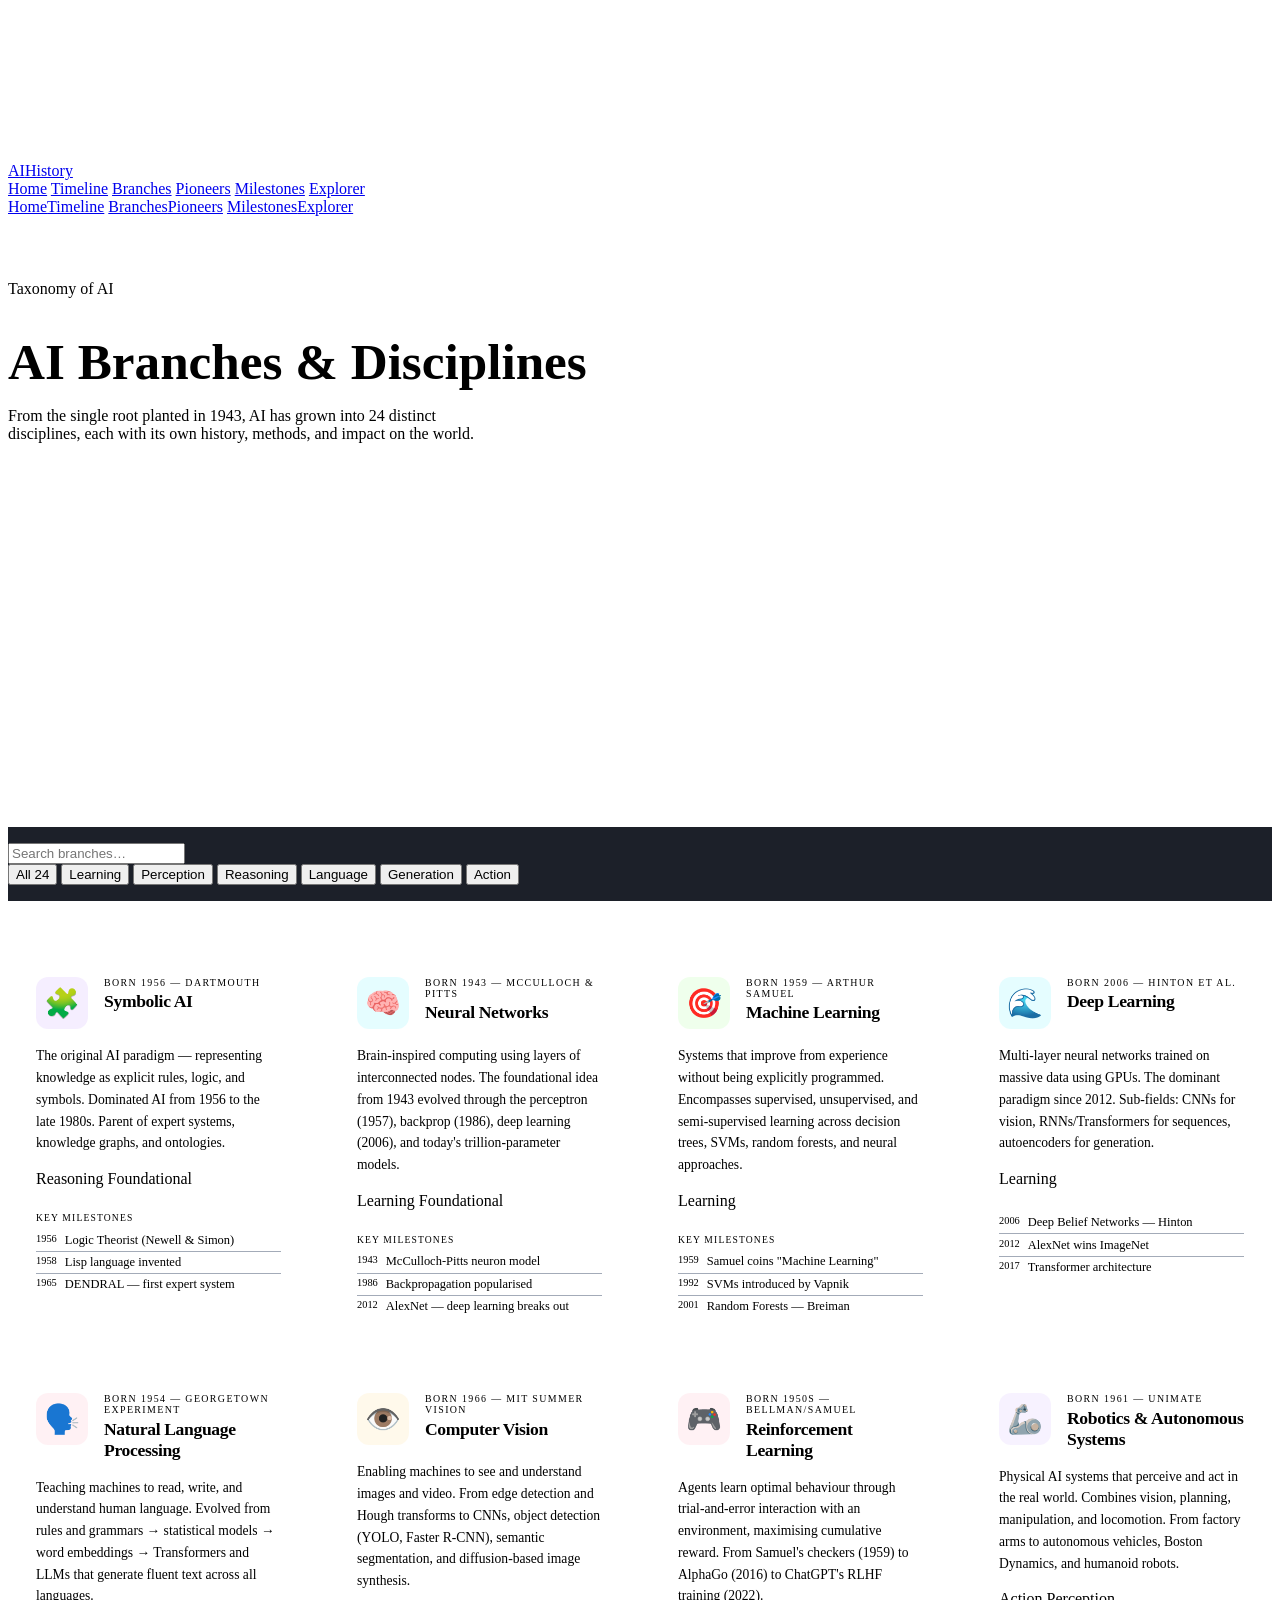
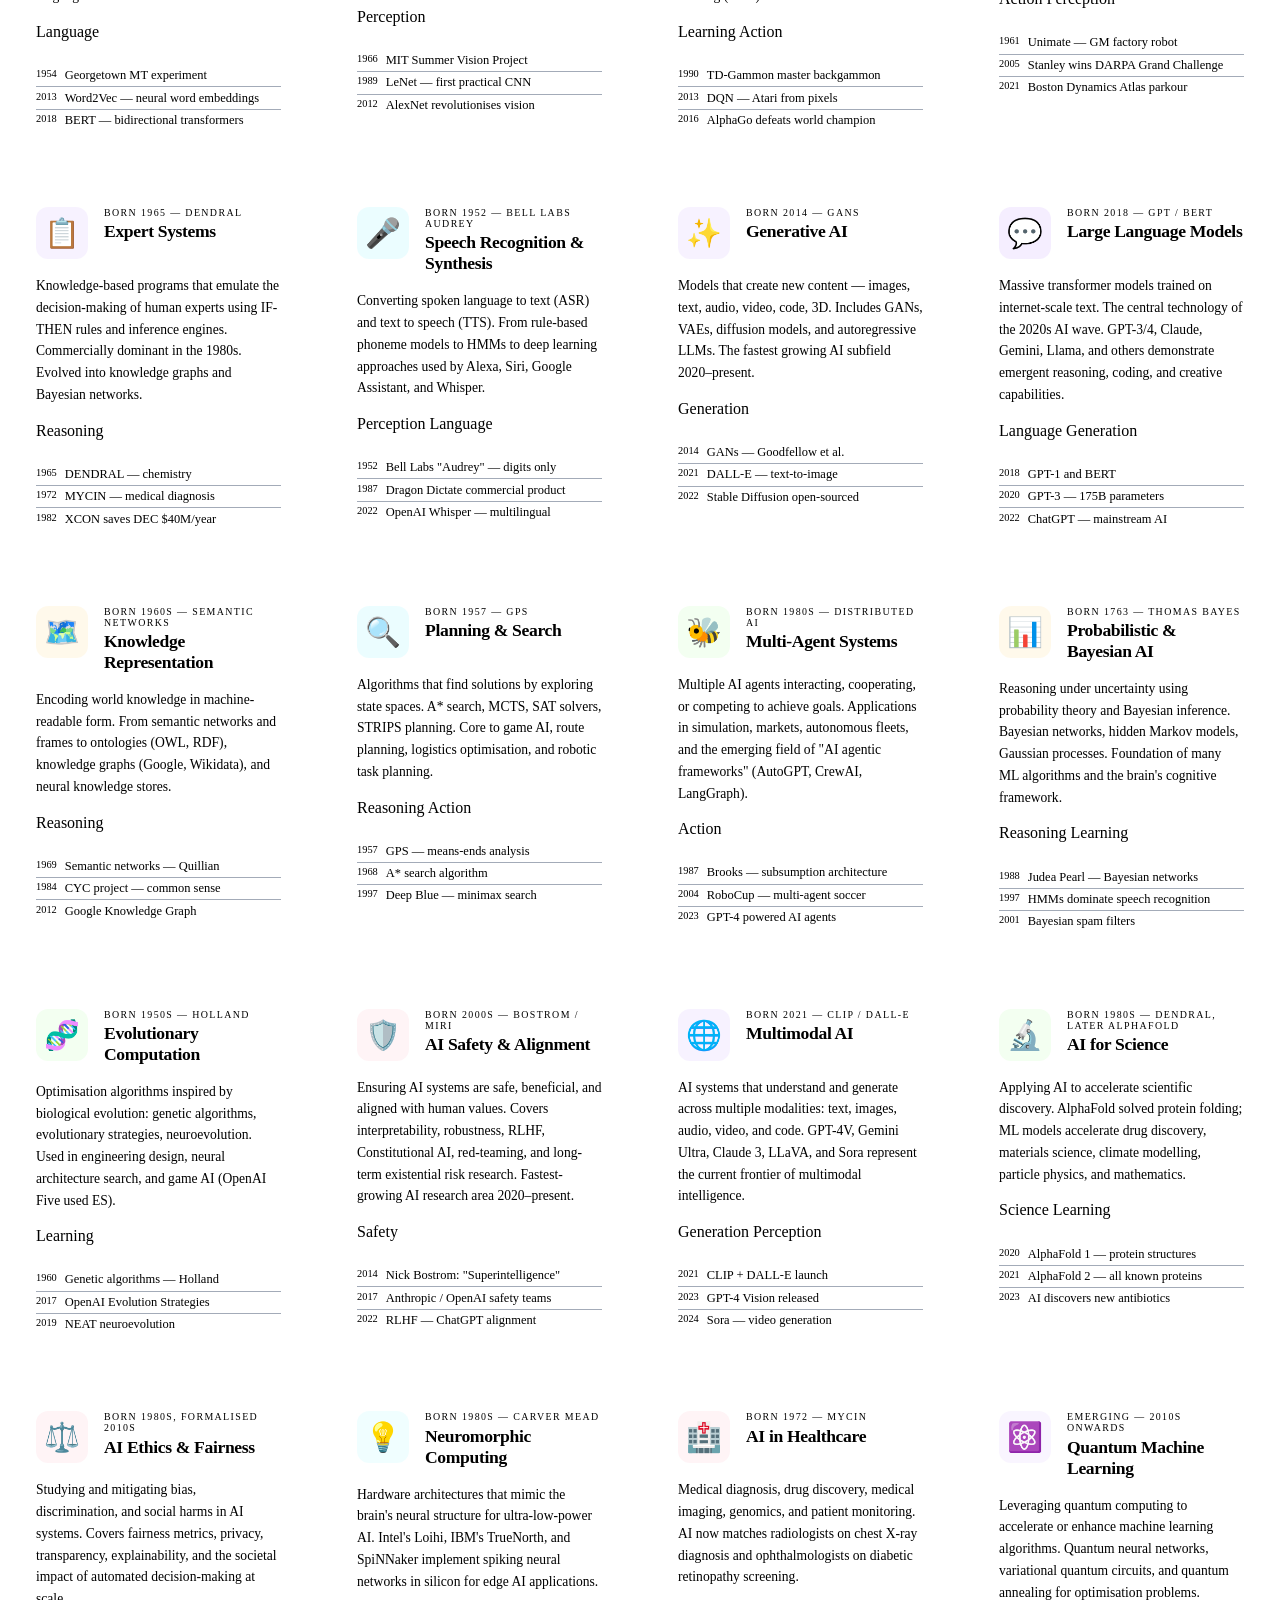
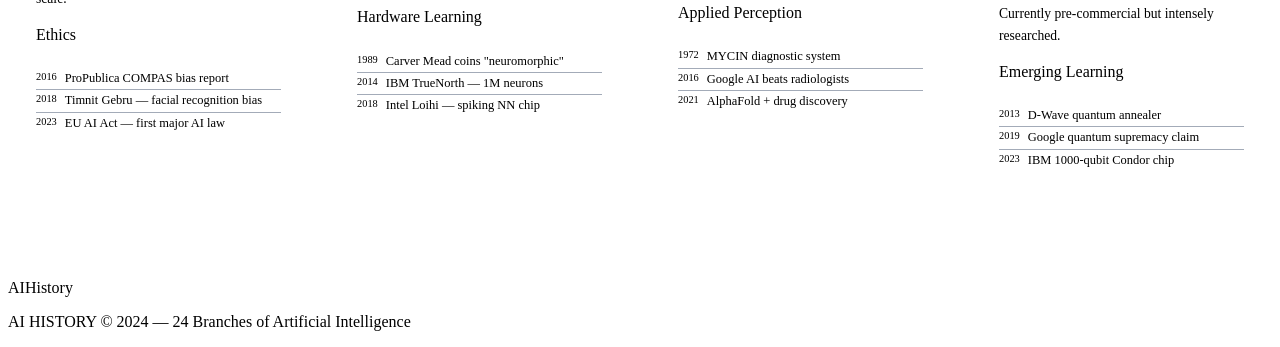
==== branches.html @ 7bc935c5 "Add files via upload" ====
<!DOCTYPE html>
<html lang="en">
<head>
  <meta charset="UTF-8"/>
  <meta name="viewport" content="width=device-width, initial-scale=1.0"/>
  <title>Branches — AI History</title>
  <link rel="stylesheet" href="css/main.css"/>
  <style>
    .branches-grid {
      display: grid;
      grid-template-columns: repeat(auto-fill, minmax(300px, 1fr));
      gap: 1.25rem;
    }
    .b-card {
      background: var(--panel);
      border: 1px solid var(--rim);
      border-radius: var(--r-lg);
      padding: 1.75rem;
      transition: all var(--transition);
      position: relative;
      overflow: hidden;
    }
    .b-card::before {
      content: '';
      position: absolute; top: 0; left: 0;
      width: 3px; height: 100%;
      background: var(--accent-color, var(--cyan));
      opacity: 0;
      transition: opacity var(--transition);
    }
    .b-card:hover {
      transform: translateY(-4px);
      border-color: var(--accent-color, var(--cyan));
      background: var(--surface);
    }
    .b-card:hover::before { opacity: 1; }
    .b-head { display: flex; align-items: flex-start; gap: 1rem; margin-bottom: 1rem; }
    .b-icon {
      font-size: 1.8rem;
      width: 52px; height: 52px;
      border-radius: 12px;
      display: flex; align-items: center; justify-content: center;
      flex-shrink: 0;
    }
    .b-meta { flex: 1; }
    .b-year {
      font-family: var(--font-mono);
      font-size: 0.62rem;
      color: var(--muted);
      letter-spacing: 0.14em;
      text-transform: uppercase;
      margin-bottom: 0.2rem;
    }
    .b-name {
      font-family: var(--font-display);
      font-size: 1.1rem;
      font-weight: 700;
      color: var(--white);
      letter-spacing: -0.02em;
    }
    .b-desc {
      font-size: 0.85rem;
      color: var(--muted);
      line-height: 1.6;
      margin-bottom: 1rem;
    }
    .b-milestones {
      border-top: 1px solid var(--rim);
      padding-top: 0.75rem;
      margin-top: 0.75rem;
    }
    .b-milestone-label {
      font-family: var(--font-mono);
      font-size: 0.6rem;
      color: var(--muted);
      letter-spacing: 0.12em;
      text-transform: uppercase;
      margin-bottom: 0.4rem;
    }
    .b-milestone-item {
      font-size: 0.78rem;
      color: var(--text);
      padding: 0.2rem 0;
      border-bottom: 1px solid rgba(26,45,79,0.4);
      display: flex; gap: 0.5rem;
    }
    .b-milestone-item:last-child { border-bottom: none; }
    .b-mile-year {
      font-family: var(--font-mono);
      font-size: 0.65rem;
      color: var(--amber);
      white-space: nowrap;
    }
    .hero-tree {
      position: relative;
      text-align: center;
      padding: 2rem 0;
      overflow: hidden;
    }
    .tree-canvas-wrap {
      max-width: 700px; margin: 0 auto;
    }
    #treeCanvas {
      width: 100%; height: 300px;
      border-radius: var(--r-lg);
      border: 1px solid var(--rim);
      background: var(--panel);
    }
  </style>
</head>
<body>

<canvas id="starfield"></canvas>

<nav class="nav">
  <a class="nav-brand" href="index.html">AI<span>History</span></a>
  <div class="nav-links">
    <a href="index.html">Home</a>
    <a href="timeline.html">Timeline</a>
    <a href="branches.html" class="active">Branches</a>
    <a href="pioneers.html">Pioneers</a>
    <a href="milestones.html">Milestones</a>
    <a href="explorer.html">Explorer</a>
  </div>
  <div class="nav-hamburger"><span></span><span></span><span></span></div>
</nav>
<div class="nav-mobile">
  <a href="index.html">Home</a><a href="timeline.html">Timeline</a>
  <a href="branches.html">Branches</a><a href="pioneers.html">Pioneers</a>
  <a href="milestones.html">Milestones</a><a href="explorer.html">Explorer</a>
</div>

<div class="page-wrap">

  <div style="padding: 4rem 0 2rem; background: linear-gradient(to bottom, var(--deep), var(--cosmos));">
    <div class="container">
      <div class="sec-eyebrow">Taxonomy of AI</div>
      <h1 class="sec-title" style="font-size:clamp(2rem,4vw,3.2rem);margin-bottom:0.75rem;">
        AI <span class="accent">Branches</span> &amp; Disciplines
      </h1>
      <p style="color:var(--muted);max-width:60ch;">
        From the single root planted in 1943, AI has grown into 24 distinct disciplines, 
        each with its own history, methods, and impact on the world.
      </p>
    </div>
  </div>

  <!-- TREE VISUAL -->
  <div class="container" style="padding-top:2rem;">
    <div class="tree-canvas-wrap animate-in">
      <canvas id="treeCanvas"></canvas>
    </div>
  </div>

  <!-- FILTER -->
  <div style="position:sticky;top:64px;z-index:100;background:rgba(4,8,18,0.9);backdrop-filter:blur(12px);border-bottom:1px solid var(--rim);padding:1rem 0;">
    <div class="container">
      <div class="filter-bar">
        <input class="search-input" id="branchSearch" type="search" placeholder="Search branches…" />
        <div class="filter-chips">
          <button class="chip active" data-filter="all">All 24</button>
          <button class="chip" data-filter="learning">Learning</button>
          <button class="chip" data-filter="perception">Perception</button>
          <button class="chip" data-filter="reasoning">Reasoning</button>
          <button class="chip" data-filter="language">Language</button>
          <button class="chip" data-filter="generation">Generation</button>
          <button class="chip" data-filter="action">Action</button>
        </div>
      </div>
    </div>
  </div>

  <div class="container" style="padding-top:3rem;padding-bottom:5rem;">
    <div class="branches-grid" id="branchGrid">

      <!-- 1. Symbolic AI -->
      <div class="b-card animate-in" data-category="reasoning" style="--accent-color: var(--violet);">
        <div class="b-head">
          <div class="b-icon" style="background:rgba(155,89,255,0.1);">🧩</div>
          <div class="b-meta">
            <div class="b-year">Born 1956 — Dartmouth</div>
            <div class="b-name">Symbolic AI</div>
          </div>
        </div>
        <p class="b-desc">The original AI paradigm — representing knowledge as explicit rules, logic, and symbols. Dominated AI from 1956 to the late 1980s. Parent of expert systems, knowledge graphs, and ontologies.</p>
        <div class="timeline-tags">
          <span class="tag tag-violet">Reasoning</span>
          <span class="tag tag-violet">Foundational</span>
        </div>
        <div class="b-milestones">
          <div class="b-milestone-label">Key milestones</div>
          <div class="b-milestone-item"><span class="b-mile-year">1956</span>Logic Theorist (Newell &amp; Simon)</div>
          <div class="b-milestone-item"><span class="b-mile-year">1958</span>Lisp language invented</div>
          <div class="b-milestone-item"><span class="b-mile-year">1965</span>DENDRAL — first expert system</div>
        </div>
      </div>

      <!-- 2. Neural Networks -->
      <div class="b-card animate-in" data-delay="1" data-category="learning" style="--accent-color: var(--cyan);">
        <div class="b-head">
          <div class="b-icon" style="background:rgba(0,229,255,0.1);">🧠</div>
          <div class="b-meta">
            <div class="b-year">Born 1943 — McCulloch &amp; Pitts</div>
            <div class="b-name">Neural Networks</div>
          </div>
        </div>
        <p class="b-desc">Brain-inspired computing using layers of interconnected nodes. The foundational idea from 1943 evolved through the perceptron (1957), backprop (1986), deep learning (2006), and today's trillion-parameter models.</p>
        <div class="timeline-tags">
          <span class="tag tag-cyan">Learning</span>
          <span class="tag tag-violet">Foundational</span>
        </div>
        <div class="b-milestones">
          <div class="b-milestone-label">Key milestones</div>
          <div class="b-milestone-item"><span class="b-mile-year">1943</span>McCulloch-Pitts neuron model</div>
          <div class="b-milestone-item"><span class="b-mile-year">1986</span>Backpropagation popularised</div>
          <div class="b-milestone-item"><span class="b-mile-year">2012</span>AlexNet — deep learning breaks out</div>
        </div>
      </div>

      <!-- 3. Machine Learning -->
      <div class="b-card animate-in" data-delay="2" data-category="learning" style="--accent-color: var(--phosphor);">
        <div class="b-head">
          <div class="b-icon" style="background:rgba(57,255,20,0.08);">🎯</div>
          <div class="b-meta">
            <div class="b-year">Born 1959 — Arthur Samuel</div>
            <div class="b-name">Machine Learning</div>
          </div>
        </div>
        <p class="b-desc">Systems that improve from experience without being explicitly programmed. Encompasses supervised, unsupervised, and semi-supervised learning across decision trees, SVMs, random forests, and neural approaches.</p>
        <div class="timeline-tags">
          <span class="tag tag-green">Learning</span>
        </div>
        <div class="b-milestones">
          <div class="b-milestone-label">Key milestones</div>
          <div class="b-milestone-item"><span class="b-mile-year">1959</span>Samuel coins "Machine Learning"</div>
          <div class="b-milestone-item"><span class="b-mile-year">1992</span>SVMs introduced by Vapnik</div>
          <div class="b-milestone-item"><span class="b-mile-year">2001</span>Random Forests — Breiman</div>
        </div>
      </div>

      <!-- 4. Deep Learning -->
      <div class="b-card animate-in" data-delay="3" data-category="learning" style="--accent-color: var(--cyan);">
        <div class="b-head">
          <div class="b-icon" style="background:rgba(0,229,255,0.1);">🌊</div>
          <div class="b-meta">
            <div class="b-year">Born 2006 — Hinton et al.</div>
            <div class="b-name">Deep Learning</div>
          </div>
        </div>
        <p class="b-desc">Multi-layer neural networks trained on massive data using GPUs. The dominant paradigm since 2012. Sub-fields: CNNs for vision, RNNs/Transformers for sequences, autoencoders for generation.</p>
        <div class="timeline-tags">
          <span class="tag tag-cyan">Learning</span>
        </div>
        <div class="b-milestones">
          <div class="b-milestone-item"><span class="b-mile-year">2006</span>Deep Belief Networks — Hinton</div>
          <div class="b-milestone-item"><span class="b-mile-year">2012</span>AlexNet wins ImageNet</div>
          <div class="b-milestone-item"><span class="b-mile-year">2017</span>Transformer architecture</div>
        </div>
      </div>

      <!-- 5. Natural Language Processing -->
      <div class="b-card animate-in" data-delay="4" data-category="language" style="--accent-color: var(--rose);">
        <div class="b-head">
          <div class="b-icon" style="background:rgba(255,75,110,0.08);">🗣️</div>
          <div class="b-meta">
            <div class="b-year">Born 1954 — Georgetown Experiment</div>
            <div class="b-name">Natural Language Processing</div>
          </div>
        </div>
        <p class="b-desc">Teaching machines to read, write, and understand human language. Evolved from rules and grammars → statistical models → word embeddings → Transformers and LLMs that generate fluent text across all languages.</p>
        <div class="timeline-tags">
          <span class="tag tag-rose">Language</span>
        </div>
        <div class="b-milestones">
          <div class="b-milestone-item"><span class="b-mile-year">1954</span>Georgetown MT experiment</div>
          <div class="b-milestone-item"><span class="b-mile-year">2013</span>Word2Vec — neural word embeddings</div>
          <div class="b-milestone-item"><span class="b-mile-year">2018</span>BERT — bidirectional transformers</div>
        </div>
      </div>

      <!-- 6. Computer Vision -->
      <div class="b-card animate-in" data-delay="5" data-category="perception" style="--accent-color: var(--amber);">
        <div class="b-head">
          <div class="b-icon" style="background:rgba(255,179,0,0.08);">👁️</div>
          <div class="b-meta">
            <div class="b-year">Born 1966 — MIT Summer Vision</div>
            <div class="b-name">Computer Vision</div>
          </div>
        </div>
        <p class="b-desc">Enabling machines to see and understand images and video. From edge detection and Hough transforms to CNNs, object detection (YOLO, Faster R-CNN), semantic segmentation, and diffusion-based image synthesis.</p>
        <div class="timeline-tags">
          <span class="tag tag-amber">Perception</span>
        </div>
        <div class="b-milestones">
          <div class="b-milestone-item"><span class="b-mile-year">1966</span>MIT Summer Vision Project</div>
          <div class="b-milestone-item"><span class="b-mile-year">1989</span>LeNet — first practical CNN</div>
          <div class="b-milestone-item"><span class="b-mile-year">2012</span>AlexNet revolutionises vision</div>
        </div>
      </div>

      <!-- 7. Reinforcement Learning -->
      <div class="b-card animate-in" data-delay="6" data-category="learning" style="--accent-color: var(--rose);">
        <div class="b-head">
          <div class="b-icon" style="background:rgba(255,75,110,0.08);">🎮</div>
          <div class="b-meta">
            <div class="b-year">Born 1950s — Bellman/Samuel</div>
            <div class="b-name">Reinforcement Learning</div>
          </div>
        </div>
        <p class="b-desc">Agents learn optimal behaviour through trial-and-error interaction with an environment, maximising cumulative reward. From Samuel's checkers (1959) to AlphaGo (2016) to ChatGPT's RLHF training (2022).</p>
        <div class="timeline-tags">
          <span class="tag tag-rose">Learning</span>
          <span class="tag tag-violet">Action</span>
        </div>
        <div class="b-milestones">
          <div class="b-milestone-item"><span class="b-mile-year">1990</span>TD-Gammon master backgammon</div>
          <div class="b-milestone-item"><span class="b-mile-year">2013</span>DQN — Atari from pixels</div>
          <div class="b-milestone-item"><span class="b-mile-year">2016</span>AlphaGo defeats world champion</div>
        </div>
      </div>

      <!-- 8. Robotics -->
      <div class="b-card animate-in" data-delay="7" data-category="action" style="--accent-color: var(--violet);">
        <div class="b-head">
          <div class="b-icon" style="background:rgba(155,89,255,0.08);">🦾</div>
          <div class="b-meta">
            <div class="b-year">Born 1961 — Unimate</div>
            <div class="b-name">Robotics &amp; Autonomous Systems</div>
          </div>
        </div>
        <p class="b-desc">Physical AI systems that perceive and act in the real world. Combines vision, planning, manipulation, and locomotion. From factory arms to autonomous vehicles, Boston Dynamics, and humanoid robots.</p>
        <div class="timeline-tags">
          <span class="tag tag-violet">Action</span>
          <span class="tag tag-amber">Perception</span>
        </div>
        <div class="b-milestones">
          <div class="b-milestone-item"><span class="b-mile-year">1961</span>Unimate — GM factory robot</div>
          <div class="b-milestone-item"><span class="b-mile-year">2005</span>Stanley wins DARPA Grand Challenge</div>
          <div class="b-milestone-item"><span class="b-mile-year">2021</span>Boston Dynamics Atlas parkour</div>
        </div>
      </div>

      <!-- 9. Expert Systems -->
      <div class="b-card animate-in" data-delay="8" data-category="reasoning" style="--accent-color: var(--violet);">
        <div class="b-head">
          <div class="b-icon" style="background:rgba(155,89,255,0.08);">📋</div>
          <div class="b-meta">
            <div class="b-year">Born 1965 — DENDRAL</div>
            <div class="b-name">Expert Systems</div>
          </div>
        </div>
        <p class="b-desc">Knowledge-based programs that emulate the decision-making of human experts using IF-THEN rules and inference engines. Commercially dominant in the 1980s. Evolved into knowledge graphs and Bayesian networks.</p>
        <div class="timeline-tags">
          <span class="tag tag-violet">Reasoning</span>
        </div>
        <div class="b-milestones">
          <div class="b-milestone-item"><span class="b-mile-year">1965</span>DENDRAL — chemistry</div>
          <div class="b-milestone-item"><span class="b-mile-year">1972</span>MYCIN — medical diagnosis</div>
          <div class="b-milestone-item"><span class="b-mile-year">1982</span>XCON saves DEC $40M/year</div>
        </div>
      </div>

      <!-- 10. Speech Recognition -->
      <div class="b-card animate-in" data-delay="9" data-category="perception" style="--accent-color: var(--cyan);">
        <div class="b-head">
          <div class="b-icon" style="background:rgba(0,229,255,0.08);">🎤</div>
          <div class="b-meta">
            <div class="b-year">Born 1952 — Bell Labs Audrey</div>
            <div class="b-name">Speech Recognition &amp; Synthesis</div>
          </div>
        </div>
        <p class="b-desc">Converting spoken language to text (ASR) and text to speech (TTS). From rule-based phoneme models to HMMs to deep learning approaches used by Alexa, Siri, Google Assistant, and Whisper.</p>
        <div class="timeline-tags">
          <span class="tag tag-cyan">Perception</span>
          <span class="tag tag-rose">Language</span>
        </div>
        <div class="b-milestones">
          <div class="b-milestone-item"><span class="b-mile-year">1952</span>Bell Labs "Audrey" — digits only</div>
          <div class="b-milestone-item"><span class="b-mile-year">1987</span>Dragon Dictate commercial product</div>
          <div class="b-milestone-item"><span class="b-mile-year">2022</span>OpenAI Whisper — multilingual</div>
        </div>
      </div>

      <!-- 11. Generative AI -->
      <div class="b-card animate-in" data-delay="10" data-category="generation" style="--accent-color: var(--violet);">
        <div class="b-head">
          <div class="b-icon" style="background:rgba(155,89,255,0.08);">✨</div>
          <div class="b-meta">
            <div class="b-year">Born 2014 — GANs</div>
            <div class="b-name">Generative AI</div>
          </div>
        </div>
        <p class="b-desc">Models that create new content — images, text, audio, video, code, 3D. Includes GANs, VAEs, diffusion models, and autoregressive LLMs. The fastest growing AI subfield 2020–present.</p>
        <div class="timeline-tags">
          <span class="tag tag-violet">Generation</span>
        </div>
        <div class="b-milestones">
          <div class="b-milestone-item"><span class="b-mile-year">2014</span>GANs — Goodfellow et al.</div>
          <div class="b-milestone-item"><span class="b-mile-year">2021</span>DALL-E — text-to-image</div>
          <div class="b-milestone-item"><span class="b-mile-year">2022</span>Stable Diffusion open-sourced</div>
        </div>
      </div>

      <!-- 12. Large Language Models -->
      <div class="b-card animate-in" data-delay="11" data-category="language generation" style="--accent-color: var(--violet);">
        <div class="b-head">
          <div class="b-icon" style="background:rgba(155,89,255,0.1);">💬</div>
          <div class="b-meta">
            <div class="b-year">Born 2018 — GPT / BERT</div>
            <div class="b-name">Large Language Models</div>
          </div>
        </div>
        <p class="b-desc">Massive transformer models trained on internet-scale text. The central technology of the 2020s AI wave. GPT-3/4, Claude, Gemini, Llama, and others demonstrate emergent reasoning, coding, and creative capabilities.</p>
        <div class="timeline-tags">
          <span class="tag tag-violet">Language</span>
          <span class="tag tag-violet">Generation</span>
        </div>
        <div class="b-milestones">
          <div class="b-milestone-item"><span class="b-mile-year">2018</span>GPT-1 and BERT</div>
          <div class="b-milestone-item"><span class="b-mile-year">2020</span>GPT-3 — 175B parameters</div>
          <div class="b-milestone-item"><span class="b-mile-year">2022</span>ChatGPT — mainstream AI</div>
        </div>
      </div>

      <!-- 13. Knowledge Representation -->
      <div class="b-card animate-in" data-delay="12" data-category="reasoning" style="--accent-color: var(--amber);">
        <div class="b-head">
          <div class="b-icon" style="background:rgba(255,179,0,0.08);">🗺️</div>
          <div class="b-meta">
            <div class="b-year">Born 1960s — Semantic Networks</div>
            <div class="b-name">Knowledge Representation</div>
          </div>
        </div>
        <p class="b-desc">Encoding world knowledge in machine-readable form. From semantic networks and frames to ontologies (OWL, RDF), knowledge graphs (Google, Wikidata), and neural knowledge stores.</p>
        <div class="timeline-tags">
          <span class="tag tag-amber">Reasoning</span>
        </div>
        <div class="b-milestones">
          <div class="b-milestone-item"><span class="b-mile-year">1969</span>Semantic networks — Quillian</div>
          <div class="b-milestone-item"><span class="b-mile-year">1984</span>CYC project — common sense</div>
          <div class="b-milestone-item"><span class="b-mile-year">2012</span>Google Knowledge Graph</div>
        </div>
      </div>

      <!-- 14. Planning & Search -->
      <div class="b-card animate-in" data-delay="13" data-category="reasoning action" style="--accent-color: var(--cyan);">
        <div class="b-head">
          <div class="b-icon" style="background:rgba(0,229,255,0.08);">🔍</div>
          <div class="b-meta">
            <div class="b-year">Born 1957 — GPS</div>
            <div class="b-name">Planning &amp; Search</div>
          </div>
        </div>
        <p class="b-desc">Algorithms that find solutions by exploring state spaces. A* search, MCTS, SAT solvers, STRIPS planning. Core to game AI, route planning, logistics optimisation, and robotic task planning.</p>
        <div class="timeline-tags">
          <span class="tag tag-cyan">Reasoning</span>
          <span class="tag tag-violet">Action</span>
        </div>
        <div class="b-milestones">
          <div class="b-milestone-item"><span class="b-mile-year">1957</span>GPS — means-ends analysis</div>
          <div class="b-milestone-item"><span class="b-mile-year">1968</span>A* search algorithm</div>
          <div class="b-milestone-item"><span class="b-mile-year">1997</span>Deep Blue — minimax search</div>
        </div>
      </div>

      <!-- 15. Multi-Agent Systems -->
      <div class="b-card animate-in" data-delay="14" data-category="action reasoning" style="--accent-color: var(--phosphor);">
        <div class="b-head">
          <div class="b-icon" style="background:rgba(57,255,20,0.06);">🐝</div>
          <div class="b-meta">
            <div class="b-year">Born 1980s — Distributed AI</div>
            <div class="b-name">Multi-Agent Systems</div>
          </div>
        </div>
        <p class="b-desc">Multiple AI agents interacting, cooperating, or competing to achieve goals. Applications in simulation, markets, autonomous fleets, and the emerging field of "AI agentic frameworks" (AutoGPT, CrewAI, LangGraph).</p>
        <div class="timeline-tags">
          <span class="tag tag-green">Action</span>
        </div>
        <div class="b-milestones">
          <div class="b-milestone-item"><span class="b-mile-year">1987</span>Brooks — subsumption architecture</div>
          <div class="b-milestone-item"><span class="b-mile-year">2004</span>RoboCup — multi-agent soccer</div>
          <div class="b-milestone-item"><span class="b-mile-year">2023</span>GPT-4 powered AI agents</div>
        </div>
      </div>

      <!-- 16. Bayesian AI -->
      <div class="b-card animate-in" data-delay="15" data-category="reasoning learning" style="--accent-color: var(--amber);">
        <div class="b-head">
          <div class="b-icon" style="background:rgba(255,179,0,0.08);">📊</div>
          <div class="b-meta">
            <div class="b-year">Born 1763 — Thomas Bayes</div>
            <div class="b-name">Probabilistic &amp; Bayesian AI</div>
          </div>
        </div>
        <p class="b-desc">Reasoning under uncertainty using probability theory and Bayesian inference. Bayesian networks, hidden Markov models, Gaussian processes. Foundation of many ML algorithms and the brain's cognitive framework.</p>
        <div class="timeline-tags">
          <span class="tag tag-amber">Reasoning</span>
          <span class="tag tag-green">Learning</span>
        </div>
        <div class="b-milestones">
          <div class="b-milestone-item"><span class="b-mile-year">1988</span>Judea Pearl — Bayesian networks</div>
          <div class="b-milestone-item"><span class="b-mile-year">1997</span>HMMs dominate speech recognition</div>
          <div class="b-milestone-item"><span class="b-mile-year">2001</span>Bayesian spam filters</div>
        </div>
      </div>

      <!-- 17. Evolutionary Computation -->
      <div class="b-card animate-in" data-delay="16" data-category="learning" style="--accent-color: var(--phosphor);">
        <div class="b-head">
          <div class="b-icon" style="background:rgba(57,255,20,0.06);">🧬</div>
          <div class="b-meta">
            <div class="b-year">Born 1950s — Holland</div>
            <div class="b-name">Evolutionary Computation</div>
          </div>
        </div>
        <p class="b-desc">Optimisation algorithms inspired by biological evolution: genetic algorithms, evolutionary strategies, neuroevolution. Used in engineering design, neural architecture search, and game AI (OpenAI Five used ES).</p>
        <div class="timeline-tags">
          <span class="tag tag-green">Learning</span>
        </div>
        <div class="b-milestones">
          <div class="b-milestone-item"><span class="b-mile-year">1960</span>Genetic algorithms — Holland</div>
          <div class="b-milestone-item"><span class="b-mile-year">2017</span>OpenAI Evolution Strategies</div>
          <div class="b-milestone-item"><span class="b-mile-year">2019</span>NEAT neuroevolution</div>
        </div>
      </div>

      <!-- 18. AI Safety & Alignment -->
      <div class="b-card animate-in" data-delay="17" data-category="reasoning" style="--accent-color: var(--rose);">
        <div class="b-head">
          <div class="b-icon" style="background:rgba(255,75,110,0.06);">🛡️</div>
          <div class="b-meta">
            <div class="b-year">Born 2000s — Bostrom / MIRI</div>
            <div class="b-name">AI Safety &amp; Alignment</div>
          </div>
        </div>
        <p class="b-desc">Ensuring AI systems are safe, beneficial, and aligned with human values. Covers interpretability, robustness, RLHF, Constitutional AI, red-teaming, and long-term existential risk research. Fastest-growing AI research area 2020–present.</p>
        <div class="timeline-tags">
          <span class="tag tag-rose">Safety</span>
        </div>
        <div class="b-milestones">
          <div class="b-milestone-item"><span class="b-mile-year">2014</span>Nick Bostrom: "Superintelligence"</div>
          <div class="b-milestone-item"><span class="b-mile-year">2017</span>Anthropic / OpenAI safety teams</div>
          <div class="b-milestone-item"><span class="b-mile-year">2022</span>RLHF — ChatGPT alignment</div>
        </div>
      </div>

      <!-- 19. Multimodal AI -->
      <div class="b-card animate-in" data-delay="18" data-category="perception generation language" style="--accent-color: var(--violet);">
        <div class="b-head">
          <div class="b-icon" style="background:rgba(155,89,255,0.08);">🌐</div>
          <div class="b-meta">
            <div class="b-year">Born 2021 — CLIP / DALL-E</div>
            <div class="b-name">Multimodal AI</div>
          </div>
        </div>
        <p class="b-desc">AI systems that understand and generate across multiple modalities: text, images, audio, video, and code. GPT-4V, Gemini Ultra, Claude 3, LLaVA, and Sora represent the current frontier of multimodal intelligence.</p>
        <div class="timeline-tags">
          <span class="tag tag-violet">Generation</span>
          <span class="tag tag-amber">Perception</span>
        </div>
        <div class="b-milestones">
          <div class="b-milestone-item"><span class="b-mile-year">2021</span>CLIP + DALL-E launch</div>
          <div class="b-milestone-item"><span class="b-mile-year">2023</span>GPT-4 Vision released</div>
          <div class="b-milestone-item"><span class="b-mile-year">2024</span>Sora — video generation</div>
        </div>
      </div>

      <!-- 20. AI in Science -->
      <div class="b-card animate-in" data-delay="19" data-category="learning reasoning" style="--accent-color: var(--phosphor);">
        <div class="b-head">
          <div class="b-icon" style="background:rgba(57,255,20,0.06);">🔬</div>
          <div class="b-meta">
            <div class="b-year">Born 1980s — DENDRAL, later AlphaFold</div>
            <div class="b-name">AI for Science</div>
          </div>
        </div>
        <p class="b-desc">Applying AI to accelerate scientific discovery. AlphaFold solved protein folding; ML models accelerate drug discovery, materials science, climate modelling, particle physics, and mathematics.</p>
        <div class="timeline-tags">
          <span class="tag tag-green">Science</span>
          <span class="tag tag-green">Learning</span>
        </div>
        <div class="b-milestones">
          <div class="b-milestone-item"><span class="b-mile-year">2020</span>AlphaFold 1 — protein structures</div>
          <div class="b-milestone-item"><span class="b-mile-year">2021</span>AlphaFold 2 — all known proteins</div>
          <div class="b-milestone-item"><span class="b-mile-year">2023</span>AI discovers new antibiotics</div>
        </div>
      </div>

      <!-- 21. AI Ethics -->
      <div class="b-card animate-in" data-delay="20" data-category="reasoning" style="--accent-color: var(--rose);">
        <div class="b-head">
          <div class="b-icon" style="background:rgba(255,75,110,0.06);">⚖️</div>
          <div class="b-meta">
            <div class="b-year">Born 1980s, formalised 2010s</div>
            <div class="b-name">AI Ethics &amp; Fairness</div>
          </div>
        </div>
        <p class="b-desc">Studying and mitigating bias, discrimination, and social harms in AI systems. Covers fairness metrics, privacy, transparency, explainability, and the societal impact of automated decision-making at scale.</p>
        <div class="timeline-tags">
          <span class="tag tag-rose">Ethics</span>
        </div>
        <div class="b-milestones">
          <div class="b-milestone-item"><span class="b-mile-year">2016</span>ProPublica COMPAS bias report</div>
          <div class="b-milestone-item"><span class="b-mile-year">2018</span>Timnit Gebru — facial recognition bias</div>
          <div class="b-milestone-item"><span class="b-mile-year">2023</span>EU AI Act — first major AI law</div>
        </div>
      </div>

      <!-- 22. Neuromorphic Computing -->
      <div class="b-card animate-in" data-delay="21" data-category="learning perception" style="--accent-color: var(--cyan);">
        <div class="b-head">
          <div class="b-icon" style="background:rgba(0,229,255,0.06);">💡</div>
          <div class="b-meta">
            <div class="b-year">Born 1980s — Carver Mead</div>
            <div class="b-name">Neuromorphic Computing</div>
          </div>
        </div>
        <p class="b-desc">Hardware architectures that mimic the brain's neural structure for ultra-low-power AI. Intel's Loihi, IBM's TrueNorth, and SpiNNaker implement spiking neural networks in silicon for edge AI applications.</p>
        <div class="timeline-tags">
          <span class="tag tag-cyan">Hardware</span>
          <span class="tag tag-cyan">Learning</span>
        </div>
        <div class="b-milestones">
          <div class="b-milestone-item"><span class="b-mile-year">1989</span>Carver Mead coins "neuromorphic"</div>
          <div class="b-milestone-item"><span class="b-mile-year">2014</span>IBM TrueNorth — 1M neurons</div>
          <div class="b-milestone-item"><span class="b-mile-year">2018</span>Intel Loihi — spiking NN chip</div>
        </div>
      </div>

      <!-- 23. AI in Healthcare -->
      <div class="b-card animate-in" data-delay="22" data-category="perception learning" style="--accent-color: var(--rose);">
        <div class="b-head">
          <div class="b-icon" style="background:rgba(255,75,110,0.06);">🏥</div>
          <div class="b-meta">
            <div class="b-year">Born 1972 — MYCIN</div>
            <div class="b-name">AI in Healthcare</div>
          </div>
        </div>
        <p class="b-desc">Medical diagnosis, drug discovery, medical imaging, genomics, and patient monitoring. AI now matches radiologists on chest X-ray diagnosis and ophthalmologists on diabetic retinopathy screening.</p>
        <div class="timeline-tags">
          <span class="tag tag-rose">Applied</span>
          <span class="tag tag-amber">Perception</span>
        </div>
        <div class="b-milestones">
          <div class="b-milestone-item"><span class="b-mile-year">1972</span>MYCIN diagnostic system</div>
          <div class="b-milestone-item"><span class="b-mile-year">2016</span>Google AI beats radiologists</div>
          <div class="b-milestone-item"><span class="b-mile-year">2021</span>AlphaFold + drug discovery</div>
        </div>
      </div>

      <!-- 24. Quantum AI -->
      <div class="b-card animate-in" data-delay="23" data-category="learning reasoning" style="--accent-color: var(--violet);">
        <div class="b-head">
          <div class="b-icon" style="background:rgba(155,89,255,0.06);">⚛️</div>
          <div class="b-meta">
            <div class="b-year">Emerging — 2010s onwards</div>
            <div class="b-name">Quantum Machine Learning</div>
          </div>
        </div>
        <p class="b-desc">Leveraging quantum computing to accelerate or enhance machine learning algorithms. Quantum neural networks, variational quantum circuits, and quantum annealing for optimisation problems. Currently pre-commercial but intensely researched.</p>
        <div class="timeline-tags">
          <span class="tag tag-violet">Emerging</span>
          <span class="tag tag-green">Learning</span>
        </div>
        <div class="b-milestones">
          <div class="b-milestone-item"><span class="b-mile-year">2013</span>D-Wave quantum annealer</div>
          <div class="b-milestone-item"><span class="b-mile-year">2019</span>Google quantum supremacy claim</div>
          <div class="b-milestone-item"><span class="b-mile-year">2023</span>IBM 1000-qubit Condor chip</div>
        </div>
      </div>

    </div><!-- end branches-grid -->
  </div>

</div><!-- end page-wrap -->

<footer class="footer">
  <div class="footer-brand">AI<span>History</span></div>
  <p class="footer-copy">AI HISTORY © 2024 — 24 Branches of Artificial Intelligence</p>
</footer>

<script src="js/main.js"></script>
<script>
// Branch filter
window.AI.initFilters({
  searchId: 'branchSearch',
  chipsSelector: '.chip',
  itemsSelector: '.b-card',
  textSelector: '.b-name, .b-desc',
  tagSelector: '.tag',
});

// Tree canvas
(function() {
  const canvas = document.getElementById('treeCanvas');
  if (!canvas) return;
  const ctx = canvas.getContext('2d');
  const W = canvas.width  = canvas.offsetWidth;
  const H = canvas.height = canvas.offsetHeight;

  const branches = [
    { label: 'Symbolic AI', x: 0.15, y: 0.25, color: '#9b59ff' },
    { label: 'Neural Nets', x: 0.5, y: 0.1, color: '#00e5ff' },
    { label: 'Machine Learning', x: 0.85, y: 0.2, color: '#39ff14' },
    { label: 'NLP', x: 0.15, y: 0.55, color: '#ff4b6e' },
    { label: 'Computer Vision', x: 0.35, y: 0.7, color: '#ffb300' },
    { label: 'Reinforcement L.', x: 0.65, y: 0.65, color: '#ff4b6e' },
    { label: 'Robotics', x: 0.85, y: 0.55, color: '#9b59ff' },
    { label: 'Deep Learning', x: 0.5, y: 0.45, color: '#00e5ff' },
    { label: 'Gen AI', x: 0.3, y: 0.35, color: '#9b59ff' },
    { label: 'LLMs', x: 0.7, y: 0.35, color: '#9b59ff' },
  ];

  const root = { x: 0.5, y: 0.9 };

  let t = 0;
  (function draw() {
    t += 0.008;
    ctx.clearRect(0, 0, W, H);

    // draw edges
    branches.forEach(b => {
      const bx = b.x * W, by = b.y * H;
      const rx = root.x * W, ry = root.y * H;
      const grad = ctx.createLinearGradient(rx, ry, bx, by);
      grad.addColorStop(0, 'rgba(0,229,255,0.08)');
      grad.addColorStop(1, b.color + '44');
      ctx.beginPath();
      ctx.moveTo(rx, ry);
      ctx.quadraticCurveTo((rx + bx) / 2, ry - 30, bx, by);
      ctx.strokeStyle = grad;
      ctx.lineWidth = 1.5;
      ctx.stroke();
    });

    // draw root
    ctx.beginPath();
    ctx.arc(root.x * W, root.y * H, 10, 0, Math.PI * 2);
    ctx.fillStyle = '#00e5ff';
    ctx.shadowBlur = 20; ctx.shadowColor = '#00e5ff';
    ctx.fill();
    ctx.shadowBlur = 0;
    ctx.fillStyle = 'rgba(0,229,255,0.8)';
    ctx.font = '700 10px IBM Plex Mono, monospace';
    ctx.textAlign = 'center';
    ctx.fillText('1943', root.x * W, root.y * H + 24);

    // draw branch nodes
    branches.forEach(b => {
      const bx = b.x * W, by = b.y * H;
      const glow = 0.7 + Math.sin(t + b.x * 5) * 0.3;
      ctx.beginPath();
      ctx.arc(bx, by, 6, 0, Math.PI * 2);
      ctx.fillStyle = b.color;
      ctx.shadowBlur = 14 * glow; ctx.shadowColor = b.color;
      ctx.fill();
      ctx.shadowBlur = 0;
      ctx.fillStyle = '#c8d8f0';
      ctx.font = '600 9px IBM Plex Mono, monospace';
      ctx.textAlign = 'center';
      ctx.fillText(b.label, bx, by - 12);
    });

    requestAnimationFrame(draw);
  })();
})();
</script>
</body>
</html>
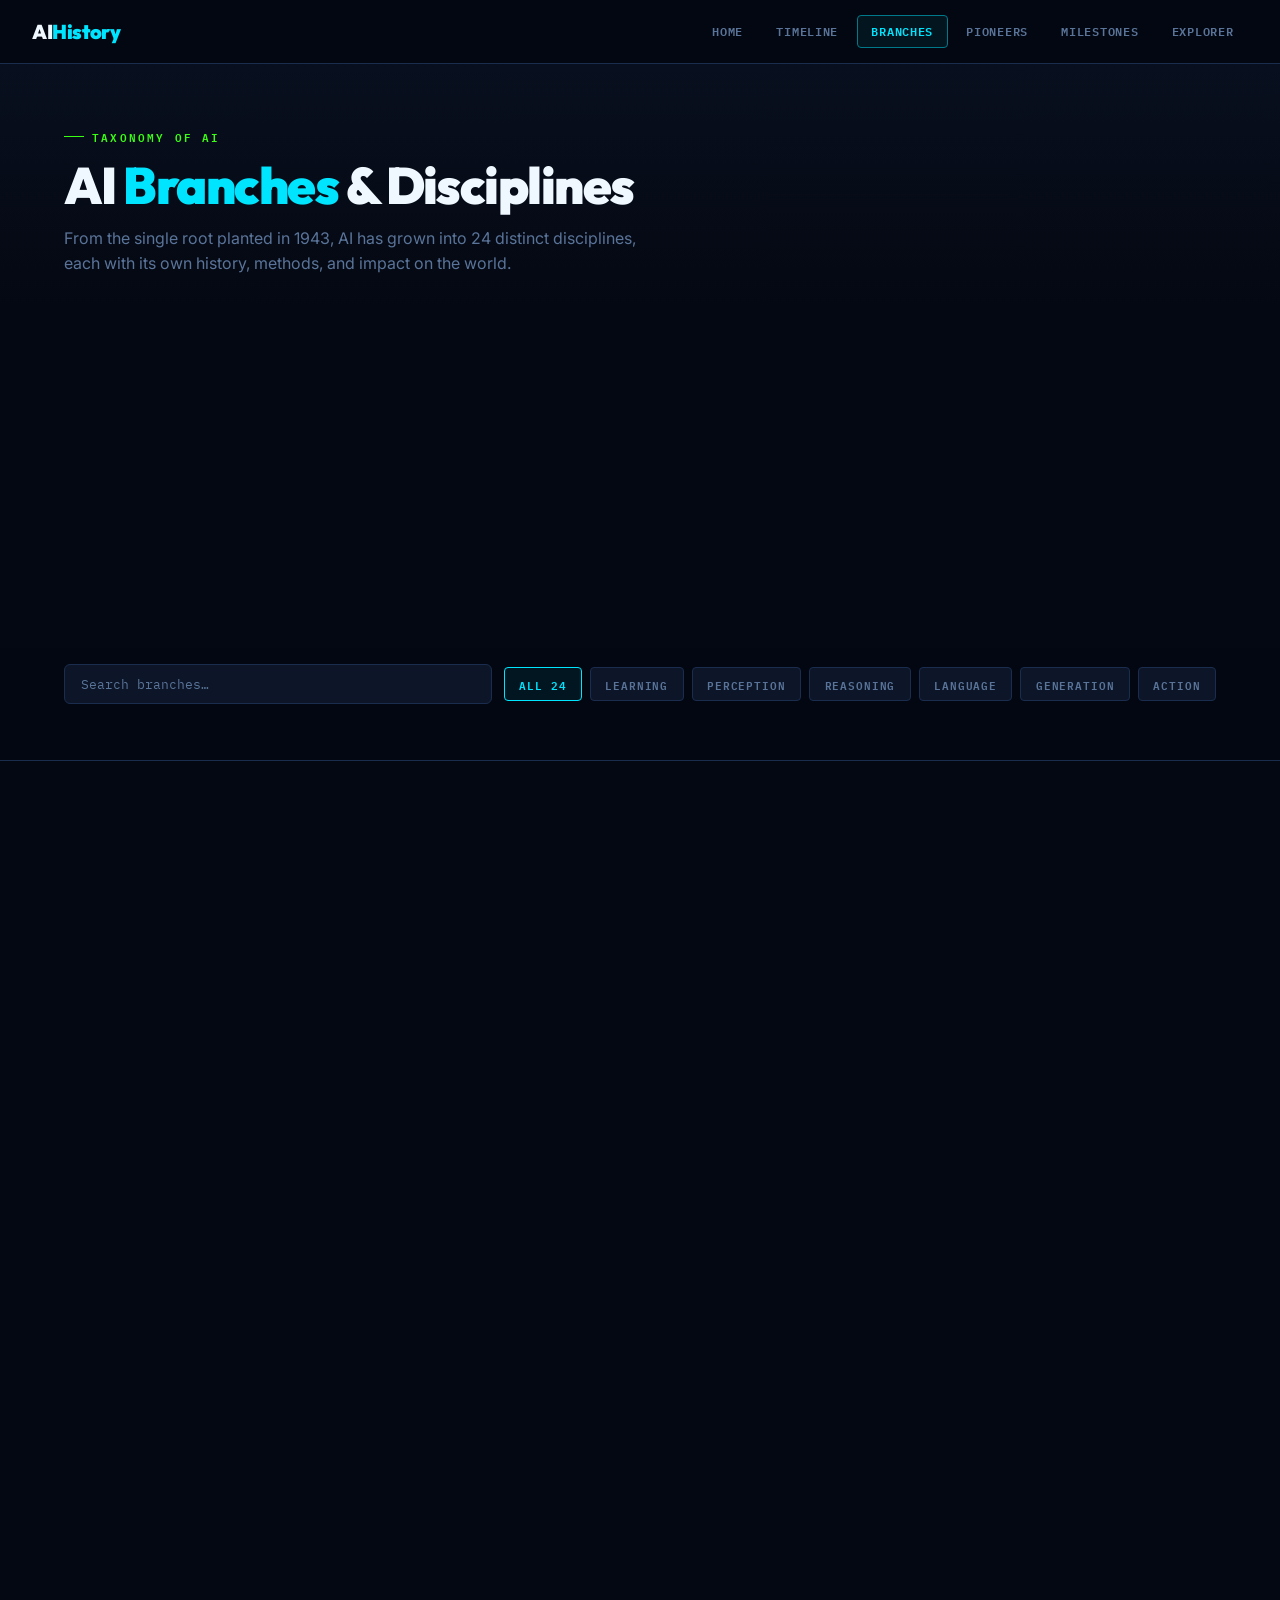
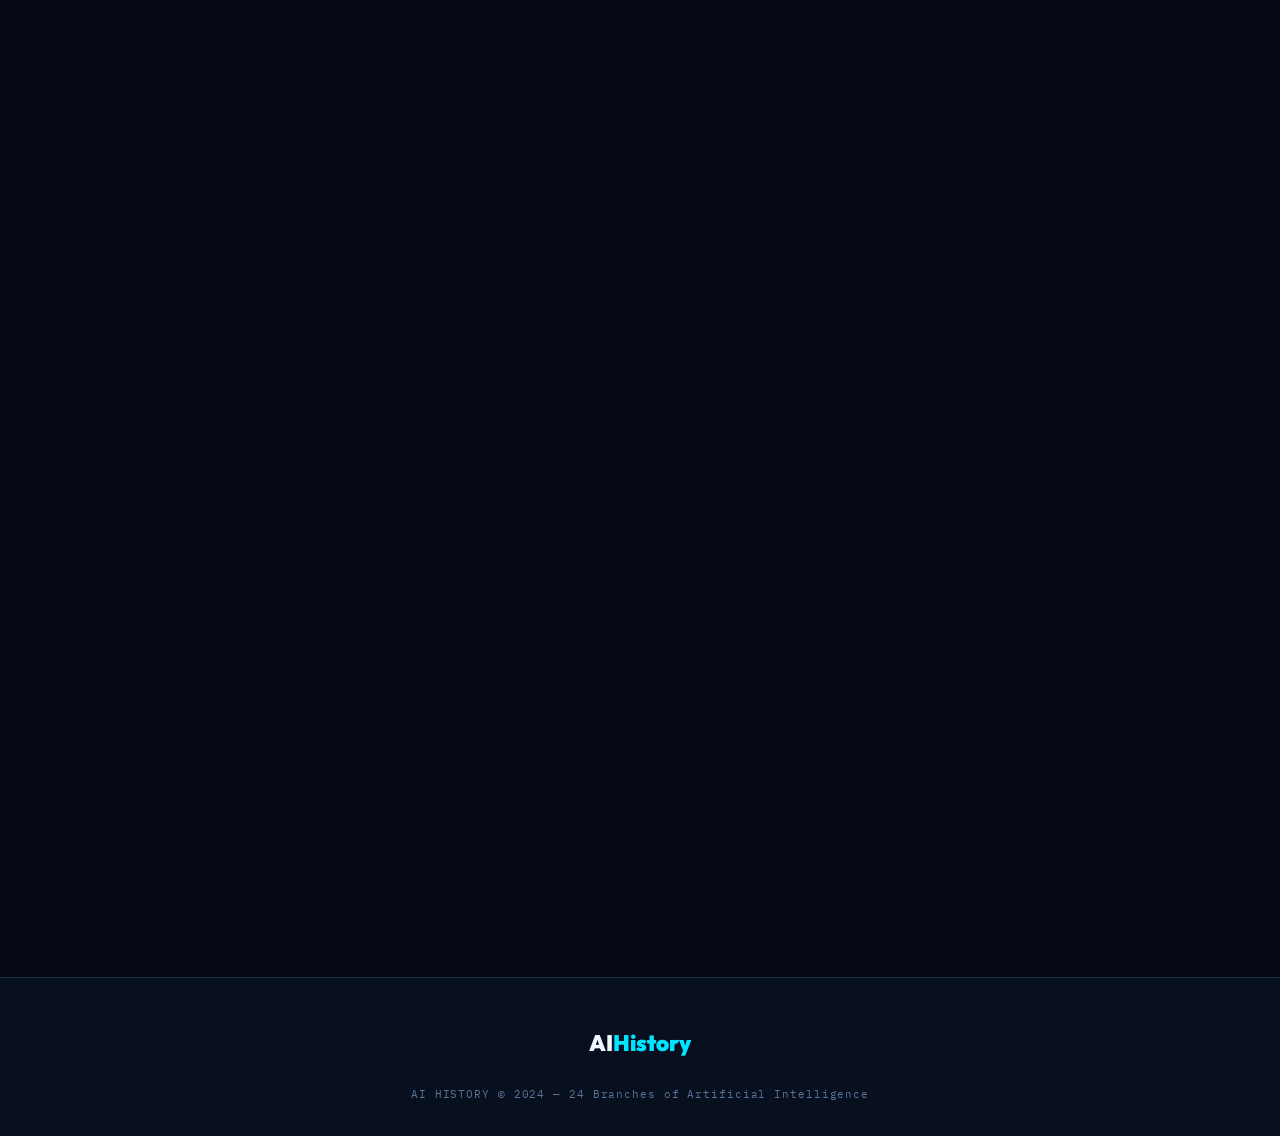
==== commit cc3d40b8: "Update branches.html" ====
--- a/branches.html
+++ b/branches.html
@@ -4,7 +4,7 @@
   <meta charset="UTF-8"/>
   <meta name="viewport" content="width=device-width, initial-scale=1.0"/>
   <title>Branches — AI History</title>
-  <link rel="stylesheet" href="css/main.css"/>
+  <link rel="stylesheet" href="main.css"/>
   <style>
     .branches-grid {
       display: grid;
--- a/main.css
+++ b/main.css
@@ -0,0 +1,642 @@
+/* ========================================
+   AI HISTORY — MAIN STYLESHEET
+   Design: Deep cosmos dark, electric cyan accent,
+   phosphor-green data highlights, IBM Plex Mono
+   for data/code, Outfit for display, Inter for body
+   ======================================== */
+
+@import url('https://fonts.googleapis.com/css2?family=Outfit:wght@300;400;600;700;900&family=IBM+Plex+Mono:wght@300;400;600&family=Inter:wght@300;400;500;600&display=swap');
+
+/* ---- TOKENS ---- */
+:root {
+  --cosmos:    #040812;
+  --deep:      #080f1e;
+  --panel:     #0c1628;
+  --surface:   #101d35;
+  --rim:       #1a2d4f;
+  --cyan:      #00e5ff;
+  --cyan-dim:  #007a8a;
+  --phosphor:  #39ff14;
+  --amber:     #ffb300;
+  --rose:      #ff4b6e;
+  --violet:    #9b59ff;
+  --text:      #c8d8f0;
+  --muted:     #5a7499;
+  --white:     #f0f8ff;
+  --font-display: 'Outfit', sans-serif;
+  --font-body:    'Inter', sans-serif;
+  --font-mono:    'IBM Plex Mono', monospace;
+  --r: 8px;
+  --r-lg: 16px;
+  --transition: 0.3s cubic-bezier(0.4,0,0.2,1);
+}
+
+/* ---- RESET ---- */
+*, *::before, *::after { box-sizing: border-box; margin: 0; padding: 0; }
+html { scroll-behavior: smooth; font-size: 16px; }
+body {
+  font-family: var(--font-body);
+  background: var(--cosmos);
+  color: var(--text);
+  line-height: 1.6;
+  overflow-x: hidden;
+}
+a { color: var(--cyan); text-decoration: none; transition: color var(--transition); }
+a:hover { color: var(--white); }
+img { max-width: 100%; display: block; }
+ul { list-style: none; }
+
+/* ---- STARFIELD CANVAS ---- */
+#starfield {
+  position: fixed; inset: 0;
+  pointer-events: none; z-index: 0;
+  opacity: 0.6;
+}
+
+/* ---- NAV ---- */
+.nav {
+  position: fixed; top: 0; left: 0; right: 0; z-index: 1000;
+  display: flex; align-items: center; justify-content: space-between;
+  padding: 0 2rem;
+  height: 64px;
+  background: rgba(4,8,18,0.85);
+  backdrop-filter: blur(16px);
+  border-bottom: 1px solid var(--rim);
+}
+.nav-brand {
+  font-family: var(--font-display);
+  font-weight: 900;
+  font-size: 1.25rem;
+  color: var(--white);
+  letter-spacing: -0.02em;
+}
+.nav-brand span { color: var(--cyan); }
+.nav-links { display: flex; gap: 0.25rem; }
+.nav-links a {
+  font-family: var(--font-mono);
+  font-size: 0.75rem;
+  font-weight: 600;
+  color: var(--muted);
+  padding: 0.4rem 0.85rem;
+  border-radius: 4px;
+  border: 1px solid transparent;
+  letter-spacing: 0.06em;
+  text-transform: uppercase;
+  transition: all var(--transition);
+}
+.nav-links a:hover, .nav-links a.active {
+  color: var(--cyan);
+  border-color: var(--cyan-dim);
+  background: rgba(0,229,255,0.06);
+}
+.nav-hamburger {
+  display: none; flex-direction: column; gap: 5px;
+  cursor: pointer; padding: 4px;
+}
+.nav-hamburger span {
+  width: 24px; height: 2px;
+  background: var(--text); border-radius: 2px;
+  transition: all var(--transition);
+}
+.nav-mobile {
+  display: none;
+  position: fixed; top: 64px; left: 0; right: 0;
+  background: rgba(4,8,18,0.97);
+  border-bottom: 1px solid var(--rim);
+  padding: 1rem 2rem;
+  z-index: 999;
+  flex-direction: column; gap: 0.5rem;
+}
+.nav-mobile.open { display: flex; }
+.nav-mobile a {
+  font-family: var(--font-mono);
+  font-size: 0.8rem;
+  color: var(--muted);
+  padding: 0.6rem 0;
+  border-bottom: 1px solid var(--rim);
+  letter-spacing: 0.06em; text-transform: uppercase;
+}
+.nav-mobile a:hover { color: var(--cyan); }
+
+/* ---- LAYOUT ---- */
+.page-wrap {
+  position: relative; z-index: 1;
+  padding-top: 64px;
+  min-height: 100vh;
+}
+.container {
+  max-width: 1200px;
+  margin: 0 auto;
+  padding: 0 1.5rem;
+}
+.section { padding: 5rem 0; }
+.section-sm { padding: 3rem 0; }
+
+/* ---- HERO ---- */
+.hero {
+  position: relative;
+  min-height: calc(100vh - 64px);
+  display: flex; align-items: center;
+  overflow: hidden;
+}
+.hero-grid {
+  display: grid; grid-template-columns: 1fr 1fr;
+  gap: 4rem; align-items: center;
+}
+.hero-eyebrow {
+  font-family: var(--font-mono);
+  font-size: 0.72rem;
+  font-weight: 600;
+  color: var(--phosphor);
+  letter-spacing: 0.18em;
+  text-transform: uppercase;
+  margin-bottom: 1.25rem;
+  display: flex; align-items: center; gap: 0.6rem;
+}
+.hero-eyebrow::before {
+  content: '';
+  width: 32px; height: 1px;
+  background: var(--phosphor);
+}
+.hero-title {
+  font-family: var(--font-display);
+  font-weight: 900;
+  font-size: clamp(2.4rem, 5vw, 4.2rem);
+  line-height: 1.05;
+  letter-spacing: -0.03em;
+  color: var(--white);
+  margin-bottom: 1.5rem;
+}
+.hero-title .accent { color: var(--cyan); }
+.hero-title .year { color: var(--amber); }
+.hero-desc {
+  font-size: 1.05rem;
+  color: var(--muted);
+  line-height: 1.75;
+  margin-bottom: 2.5rem;
+  max-width: 48ch;
+}
+.hero-cta { display: flex; gap: 1rem; flex-wrap: wrap; }
+.btn {
+  display: inline-flex; align-items: center; gap: 0.5rem;
+  padding: 0.75rem 1.75rem;
+  border-radius: 6px;
+  font-family: var(--font-mono);
+  font-size: 0.8rem;
+  font-weight: 600;
+  letter-spacing: 0.08em;
+  text-transform: uppercase;
+  cursor: pointer;
+  border: none;
+  transition: all var(--transition);
+}
+.btn-primary {
+  background: var(--cyan);
+  color: var(--cosmos);
+}
+.btn-primary:hover {
+  background: var(--white);
+  color: var(--cosmos);
+  transform: translateY(-2px);
+  box-shadow: 0 8px 32px rgba(0,229,255,0.3);
+}
+.btn-outline {
+  background: transparent;
+  color: var(--cyan);
+  border: 1px solid var(--cyan-dim);
+}
+.btn-outline:hover {
+  background: rgba(0,229,255,0.08);
+  border-color: var(--cyan);
+  transform: translateY(-2px);
+}
+
+/* ---- HERO VISUAL ---- */
+.hero-visual {
+  position: relative;
+  display: flex; justify-content: center; align-items: center;
+}
+.neural-canvas-wrap {
+  position: relative; width: 100%; max-width: 480px;
+}
+#neural-canvas {
+  width: 100%; height: 400px;
+  border-radius: var(--r-lg);
+  border: 1px solid var(--rim);
+  background: var(--panel);
+}
+
+/* ---- STAT BAR ---- */
+.stat-bar {
+  display: grid; grid-template-columns: repeat(4, 1fr);
+  gap: 1px;
+  background: var(--rim);
+  border: 1px solid var(--rim);
+  border-radius: var(--r);
+  overflow: hidden;
+  margin: 3rem 0;
+}
+.stat-item {
+  background: var(--panel);
+  padding: 1.5rem;
+  text-align: center;
+  transition: background var(--transition);
+}
+.stat-item:hover { background: var(--surface); }
+.stat-num {
+  font-family: var(--font-display);
+  font-size: 2.2rem;
+  font-weight: 900;
+  color: var(--cyan);
+  letter-spacing: -0.03em;
+  line-height: 1;
+  margin-bottom: 0.3rem;
+}
+.stat-label {
+  font-family: var(--font-mono);
+  font-size: 0.68rem;
+  color: var(--muted);
+  letter-spacing: 0.1em;
+  text-transform: uppercase;
+}
+
+/* ---- SECTION HEADERS ---- */
+.sec-head { margin-bottom: 3rem; }
+.sec-eyebrow {
+  font-family: var(--font-mono);
+  font-size: 0.68rem;
+  font-weight: 600;
+  color: var(--phosphor);
+  letter-spacing: 0.2em;
+  text-transform: uppercase;
+  margin-bottom: 0.75rem;
+  display: flex; align-items: center; gap: 0.5rem;
+}
+.sec-eyebrow::before {
+  content: '';
+  width: 20px; height: 1px;
+  background: var(--phosphor);
+}
+.sec-title {
+  font-family: var(--font-display);
+  font-weight: 900;
+  font-size: clamp(1.8rem, 3.5vw, 2.8rem);
+  letter-spacing: -0.03em;
+  color: var(--white);
+  line-height: 1.1;
+}
+.sec-title .accent { color: var(--cyan); }
+.sec-sub {
+  margin-top: 0.75rem;
+  font-size: 1rem;
+  color: var(--muted);
+  max-width: 60ch;
+}
+
+/* ---- CARDS ---- */
+.card {
+  background: var(--panel);
+  border: 1px solid var(--rim);
+  border-radius: var(--r-lg);
+  padding: 1.75rem;
+  transition: all var(--transition);
+  position: relative;
+  overflow: hidden;
+}
+.card::before {
+  content: '';
+  position: absolute; top: 0; left: 0; right: 0;
+  height: 2px;
+  background: linear-gradient(90deg, transparent, var(--cyan), transparent);
+  opacity: 0;
+  transition: opacity var(--transition);
+}
+.card:hover {
+  border-color: var(--cyan-dim);
+  background: var(--surface);
+  transform: translateY(-4px);
+  box-shadow: 0 16px 40px rgba(0,0,0,0.4);
+}
+.card:hover::before { opacity: 1; }
+
+/* ---- TIMELINE ---- */
+.timeline { position: relative; padding-left: 2.5rem; }
+.timeline::before {
+  content: '';
+  position: absolute; left: 0.75rem; top: 0; bottom: 0;
+  width: 1px;
+  background: linear-gradient(to bottom, var(--cyan), var(--violet), var(--rose));
+}
+.timeline-item {
+  position: relative;
+  margin-bottom: 2.5rem;
+  animation: fadeSlideIn 0.5s ease forwards;
+  opacity: 0;
+}
+.timeline-item:last-child { margin-bottom: 0; }
+.timeline-dot {
+  position: absolute; left: -2.25rem;
+  top: 0.4rem;
+  width: 14px; height: 14px;
+  border-radius: 50%;
+  background: var(--cyan);
+  border: 2px solid var(--cosmos);
+  box-shadow: 0 0 12px var(--cyan);
+  transition: all var(--transition);
+}
+.timeline-item:hover .timeline-dot {
+  transform: scale(1.4);
+  box-shadow: 0 0 20px var(--cyan);
+}
+.timeline-year {
+  font-family: var(--font-mono);
+  font-size: 0.72rem;
+  font-weight: 600;
+  color: var(--amber);
+  letter-spacing: 0.12em;
+  margin-bottom: 0.4rem;
+}
+.timeline-title {
+  font-family: var(--font-display);
+  font-weight: 700;
+  font-size: 1.05rem;
+  color: var(--white);
+  margin-bottom: 0.4rem;
+}
+.timeline-desc {
+  font-size: 0.9rem;
+  color: var(--muted);
+  line-height: 1.6;
+}
+.timeline-tags { display: flex; flex-wrap: wrap; gap: 0.4rem; margin-top: 0.75rem; }
+.tag {
+  font-family: var(--font-mono);
+  font-size: 0.62rem;
+  font-weight: 600;
+  letter-spacing: 0.08em;
+  text-transform: uppercase;
+  padding: 0.2rem 0.6rem;
+  border-radius: 3px;
+  border: 1px solid;
+}
+.tag-cyan   { color: var(--cyan);     border-color: var(--cyan-dim);  background: rgba(0,229,255,0.06); }
+.tag-green  { color: var(--phosphor); border-color: rgba(57,255,20,0.3); background: rgba(57,255,20,0.05); }
+.tag-amber  { color: var(--amber);    border-color: rgba(255,179,0,0.3);  background: rgba(255,179,0,0.05); }
+.tag-violet { color: var(--violet);   border-color: rgba(155,89,255,0.3); background: rgba(155,89,255,0.06); }
+.tag-rose   { color: var(--rose);     border-color: rgba(255,75,110,0.3); background: rgba(255,75,110,0.05); }
+
+/* ---- FILTERS / SEARCH ---- */
+.filter-bar {
+  display: flex; flex-wrap: wrap; gap: 0.75rem;
+  align-items: center; margin-bottom: 2.5rem;
+}
+.search-input {
+  flex: 1; min-width: 220px;
+  background: var(--panel);
+  border: 1px solid var(--rim);
+  border-radius: 6px;
+  padding: 0.65rem 1rem;
+  color: var(--text);
+  font-family: var(--font-mono);
+  font-size: 0.82rem;
+  outline: none;
+  transition: border-color var(--transition);
+}
+.search-input::placeholder { color: var(--muted); }
+.search-input:focus { border-color: var(--cyan); }
+.filter-chips { display: flex; flex-wrap: wrap; gap: 0.5rem; }
+.chip {
+  font-family: var(--font-mono);
+  font-size: 0.68rem;
+  font-weight: 600;
+  letter-spacing: 0.08em;
+  text-transform: uppercase;
+  padding: 0.4rem 0.9rem;
+  border-radius: 4px;
+  border: 1px solid var(--rim);
+  color: var(--muted);
+  background: var(--panel);
+  cursor: pointer;
+  transition: all var(--transition);
+}
+.chip:hover, .chip.active {
+  border-color: var(--cyan);
+  color: var(--cyan);
+  background: rgba(0,229,255,0.07);
+}
+
+/* ---- BRANCH TREE ---- */
+.branch-grid {
+  display: grid;
+  grid-template-columns: repeat(auto-fill, minmax(280px, 1fr));
+  gap: 1.25rem;
+}
+.branch-card {
+  background: var(--panel);
+  border: 1px solid var(--rim);
+  border-radius: var(--r-lg);
+  padding: 1.5rem;
+  transition: all var(--transition);
+  cursor: pointer;
+  position: relative;
+  overflow: hidden;
+}
+.branch-card::after {
+  content: '';
+  position: absolute; bottom: 0; left: 0; right: 0;
+  height: 3px;
+  opacity: 0;
+  transition: opacity var(--transition);
+}
+.branch-card.cyan-accent::after  { background: var(--cyan);     opacity: 1; }
+.branch-card.green-accent::after { background: var(--phosphor); opacity: 1; }
+.branch-card.amber-accent::after { background: var(--amber);    opacity: 1; }
+.branch-card.violet-accent::after{ background: var(--violet);   opacity: 1; }
+.branch-card.rose-accent::after  { background: var(--rose);     opacity: 1; }
+.branch-card:hover {
+  transform: translateY(-4px);
+  border-color: var(--cyan-dim);
+  box-shadow: 0 12px 36px rgba(0,0,0,0.4);
+}
+.branch-icon {
+  width: 44px; height: 44px;
+  border-radius: 10px;
+  display: flex; align-items: center; justify-content: center;
+  font-size: 1.4rem;
+  margin-bottom: 1rem;
+}
+.branch-born {
+  font-family: var(--font-mono);
+  font-size: 0.65rem;
+  color: var(--muted);
+  letter-spacing: 0.12em;
+  text-transform: uppercase;
+  margin-bottom: 0.4rem;
+}
+.branch-name {
+  font-family: var(--font-display);
+  font-size: 1.1rem;
+  font-weight: 700;
+  color: var(--white);
+  margin-bottom: 0.5rem;
+}
+.branch-desc {
+  font-size: 0.85rem;
+  color: var(--muted);
+  line-height: 1.55;
+}
+
+/* ---- PEOPLE GRID ---- */
+.people-grid {
+  display: grid;
+  grid-template-columns: repeat(auto-fill, minmax(220px, 1fr));
+  gap: 1.25rem;
+}
+.person-card {
+  background: var(--panel);
+  border: 1px solid var(--rim);
+  border-radius: var(--r-lg);
+  padding: 1.5rem;
+  text-align: center;
+  transition: all var(--transition);
+}
+.person-card:hover {
+  transform: translateY(-4px);
+  border-color: var(--violet);
+  box-shadow: 0 12px 36px rgba(155,89,255,0.15);
+}
+.person-avatar {
+  width: 64px; height: 64px;
+  border-radius: 50%;
+  background: linear-gradient(135deg, var(--violet), var(--cyan));
+  display: flex; align-items: center; justify-content: center;
+  font-size: 1.6rem;
+  margin: 0 auto 1rem;
+  border: 2px solid var(--rim);
+}
+.person-name {
+  font-family: var(--font-display);
+  font-weight: 700;
+  font-size: 1rem;
+  color: var(--white);
+  margin-bottom: 0.25rem;
+}
+.person-role {
+  font-family: var(--font-mono);
+  font-size: 0.65rem;
+  color: var(--violet);
+  letter-spacing: 0.1em;
+  text-transform: uppercase;
+  margin-bottom: 0.6rem;
+}
+.person-years {
+  font-family: var(--font-mono);
+  font-size: 0.68rem;
+  color: var(--muted);
+}
+
+/* ---- MILESTONES TABLE ---- */
+.milestone-table {
+  width: 100%;
+  border-collapse: collapse;
+  font-size: 0.88rem;
+}
+.milestone-table thead th {
+  font-family: var(--font-mono);
+  font-size: 0.65rem;
+  letter-spacing: 0.14em;
+  text-transform: uppercase;
+  color: var(--muted);
+  padding: 0.75rem 1rem;
+  text-align: left;
+  border-bottom: 1px solid var(--rim);
+}
+.milestone-table tbody tr {
+  border-bottom: 1px solid rgba(26,45,79,0.5);
+  transition: background var(--transition);
+}
+.milestone-table tbody tr:hover { background: var(--surface); }
+.milestone-table td {
+  padding: 0.85rem 1rem;
+  color: var(--text);
+  vertical-align: top;
+}
+.milestone-table td:first-child {
+  font-family: var(--font-mono);
+  font-weight: 600;
+  color: var(--amber);
+  white-space: nowrap;
+}
+
+/* ---- FOOTER ---- */
+.footer {
+  position: relative; z-index: 1;
+  border-top: 1px solid var(--rim);
+  background: var(--deep);
+  padding: 3rem 0 2rem;
+  text-align: center;
+}
+.footer-brand {
+  font-family: var(--font-display);
+  font-size: 1.4rem;
+  font-weight: 900;
+  color: var(--white);
+  margin-bottom: 0.5rem;
+}
+.footer-brand span { color: var(--cyan); }
+.footer-copy {
+  font-family: var(--font-mono);
+  font-size: 0.7rem;
+  color: var(--muted);
+  letter-spacing: 0.08em;
+  margin-top: 1.5rem;
+}
+
+/* ---- ANIMATIONS ---- */
+@keyframes fadeSlideIn {
+  from { opacity: 0; transform: translateY(20px); }
+  to   { opacity: 1; transform: translateY(0); }
+}
+@keyframes pulse {
+  0%, 100% { opacity: 1; }
+  50%       { opacity: 0.4; }
+}
+@keyframes scanline {
+  0%   { top: -10%; }
+  100% { top: 110%; }
+}
+.animate-in {
+  opacity: 0;
+  transform: translateY(28px);
+  transition: opacity 0.6s ease, transform 0.6s ease;
+}
+.animate-in.visible {
+  opacity: 1;
+  transform: none;
+}
+
+/* ---- GLOW EFFECTS ---- */
+.glow-cyan  { text-shadow: 0 0 20px rgba(0,229,255,0.5); }
+.glow-green { text-shadow: 0 0 20px rgba(57,255,20,0.5); }
+.glow-amber { text-shadow: 0 0 20px rgba(255,179,0,0.4); }
+
+/* ---- SCROLLBAR ---- */
+::-webkit-scrollbar { width: 6px; }
+::-webkit-scrollbar-track { background: var(--cosmos); }
+::-webkit-scrollbar-thumb { background: var(--rim); border-radius: 3px; }
+::-webkit-scrollbar-thumb:hover { background: var(--cyan-dim); }
+
+/* ---- RESPONSIVE ---- */
+@media (max-width: 900px) {
+  .hero-grid { grid-template-columns: 1fr; gap: 2.5rem; }
+  .hero-visual { display: none; }
+  .stat-bar { grid-template-columns: repeat(2, 1fr); }
+  .nav-links { display: none; }
+  .nav-hamburger { display: flex; }
+}
+@media (max-width: 600px) {
+  .stat-bar { grid-template-columns: 1fr 1fr; }
+  .section { padding: 3rem 0; }
+  .container { padding: 0 1rem; }
+  .hero { min-height: auto; padding: 3rem 0; }
+}
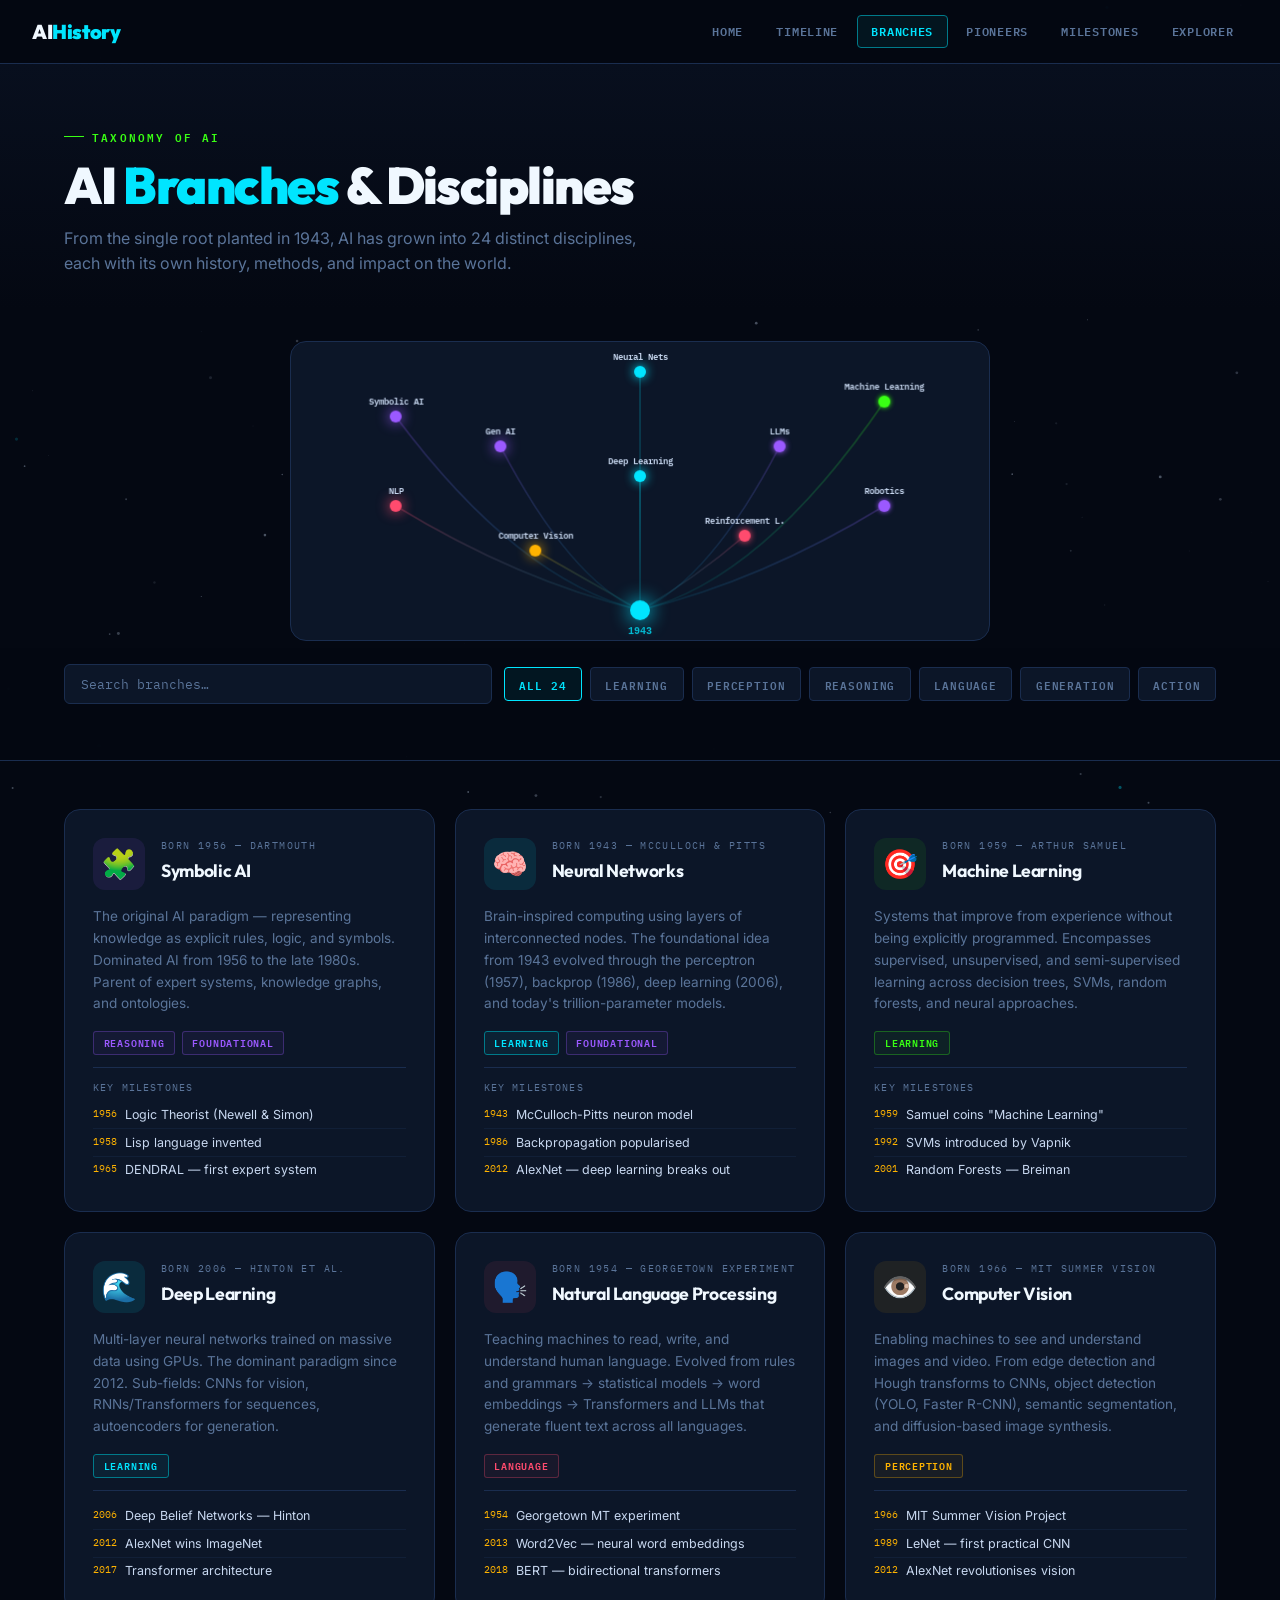
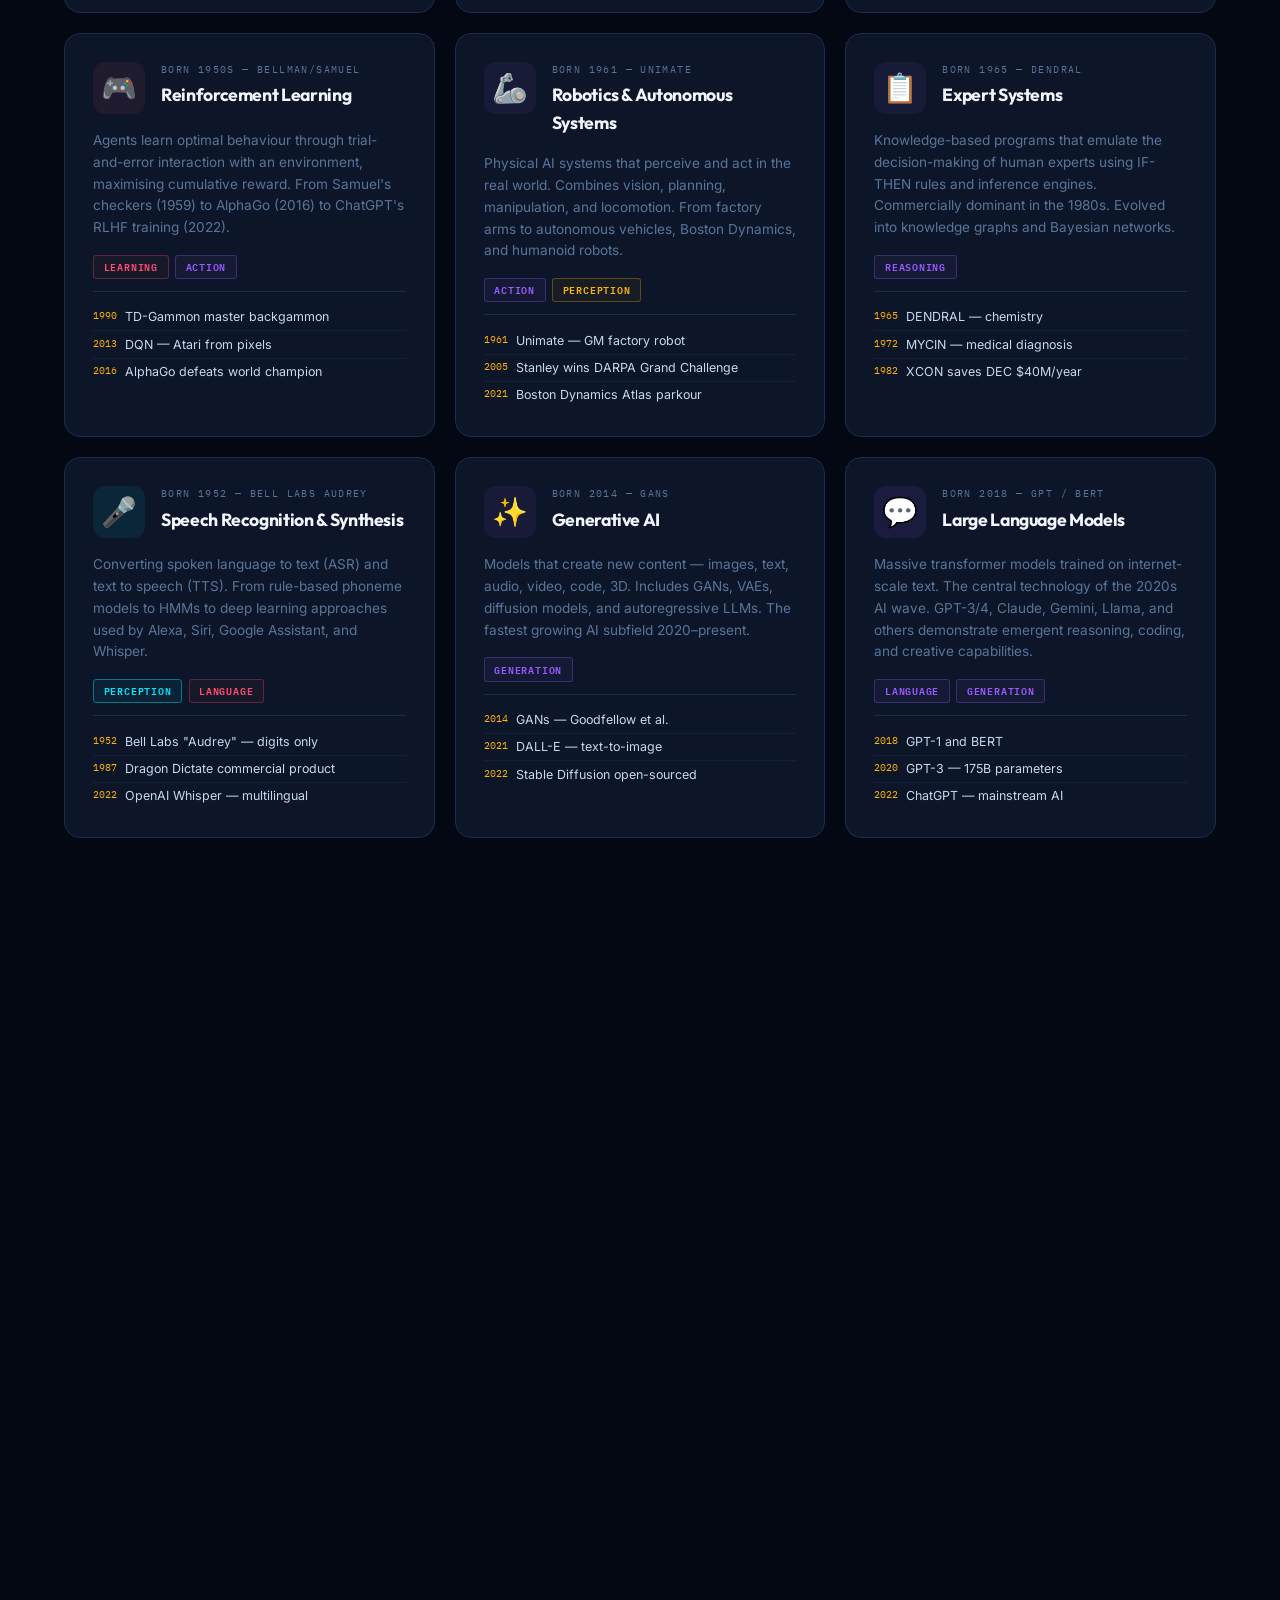
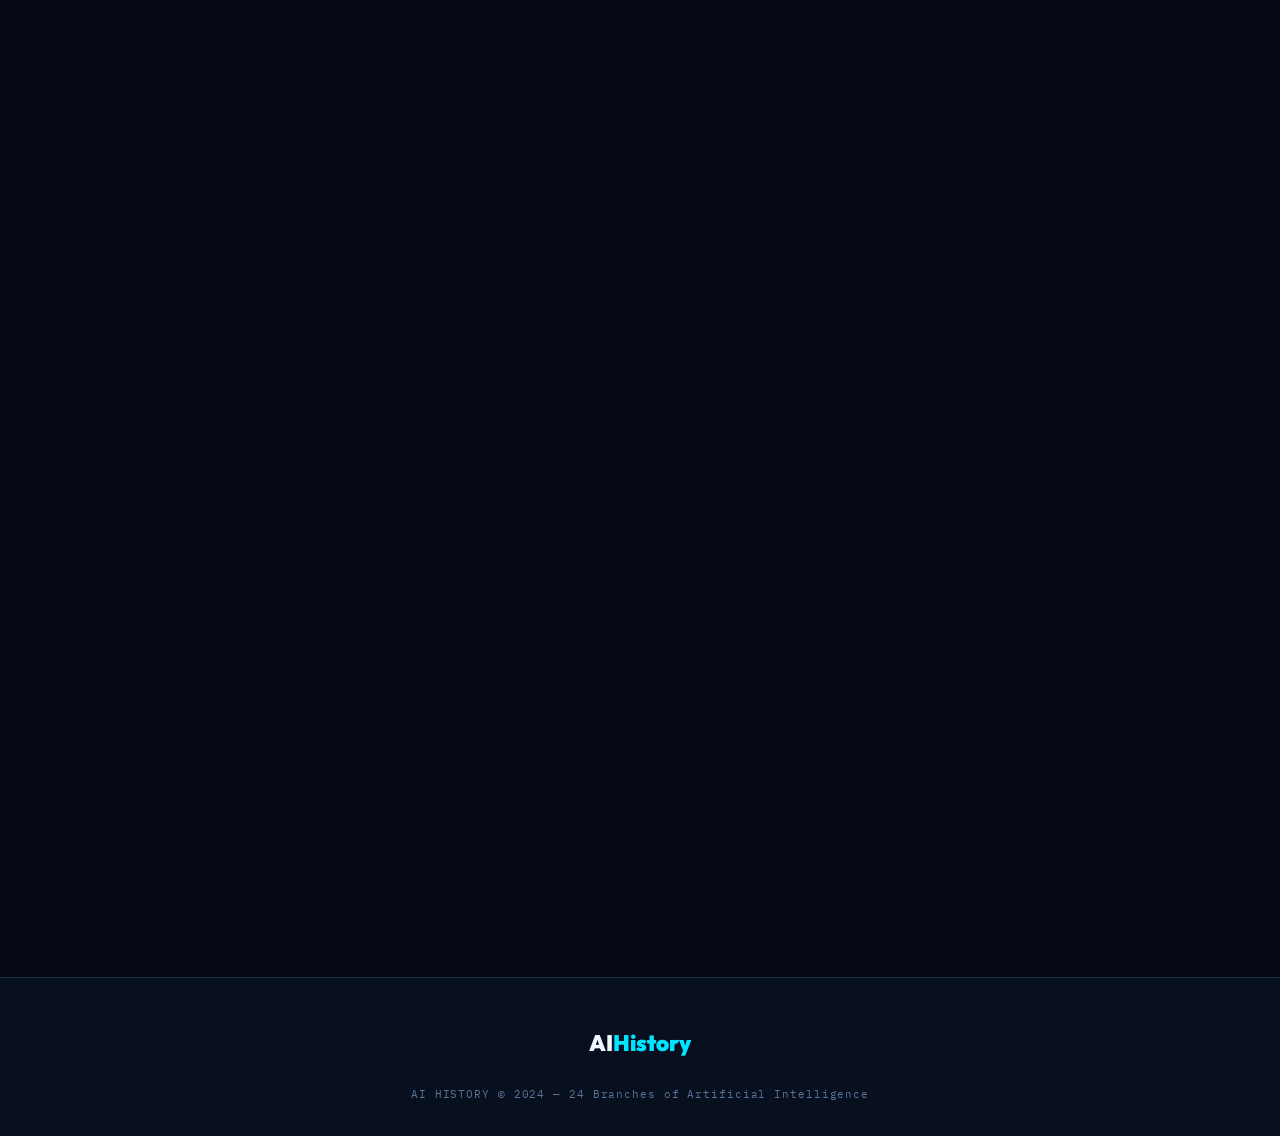
==== commit 4ce59815: "Fix script source path in branches.html" ====
--- a/branches.html
+++ b/branches.html
@@ -679,7 +679,7 @@
   <p class="footer-copy">AI HISTORY © 2024 — 24 Branches of Artificial Intelligence</p>
 </footer>
 
-<script src="js/main.js"></script>
+<script src="main.js"></script>
 <script>
 // Branch filter
 window.AI.initFilters({
